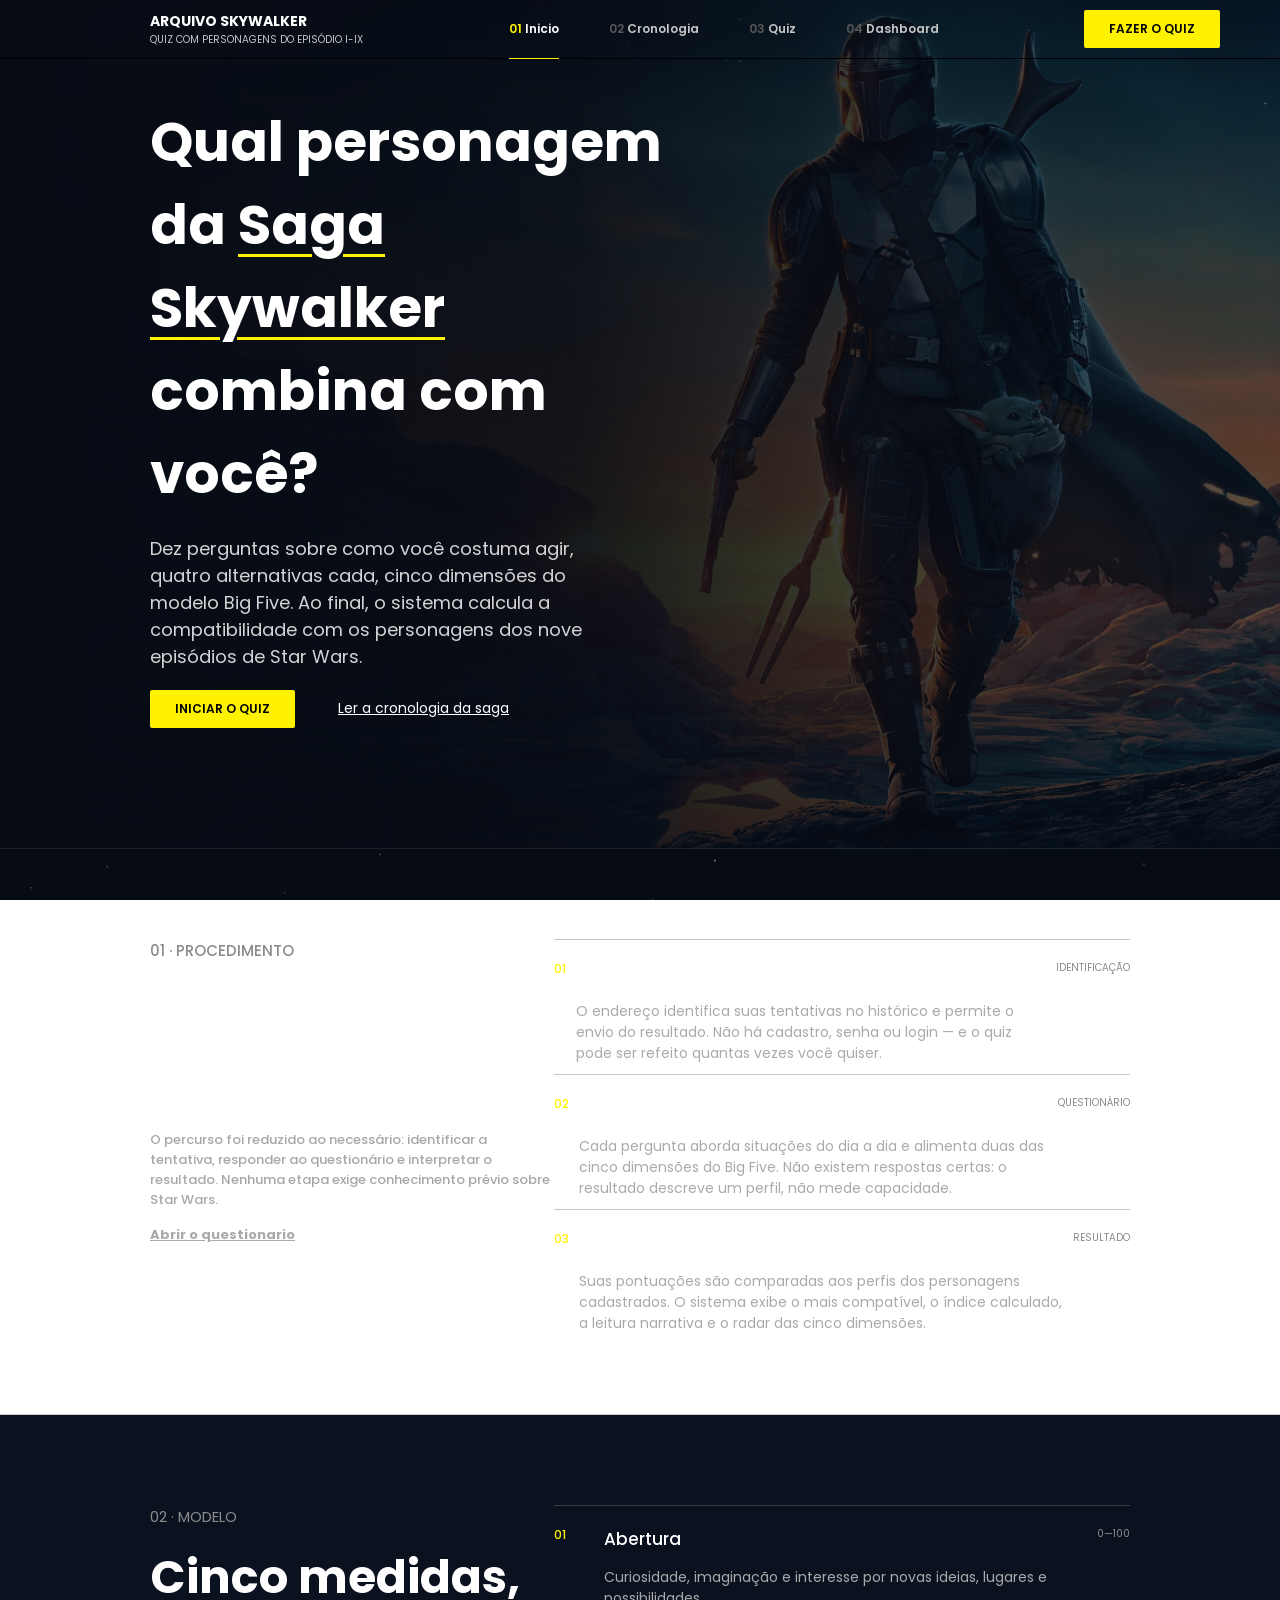
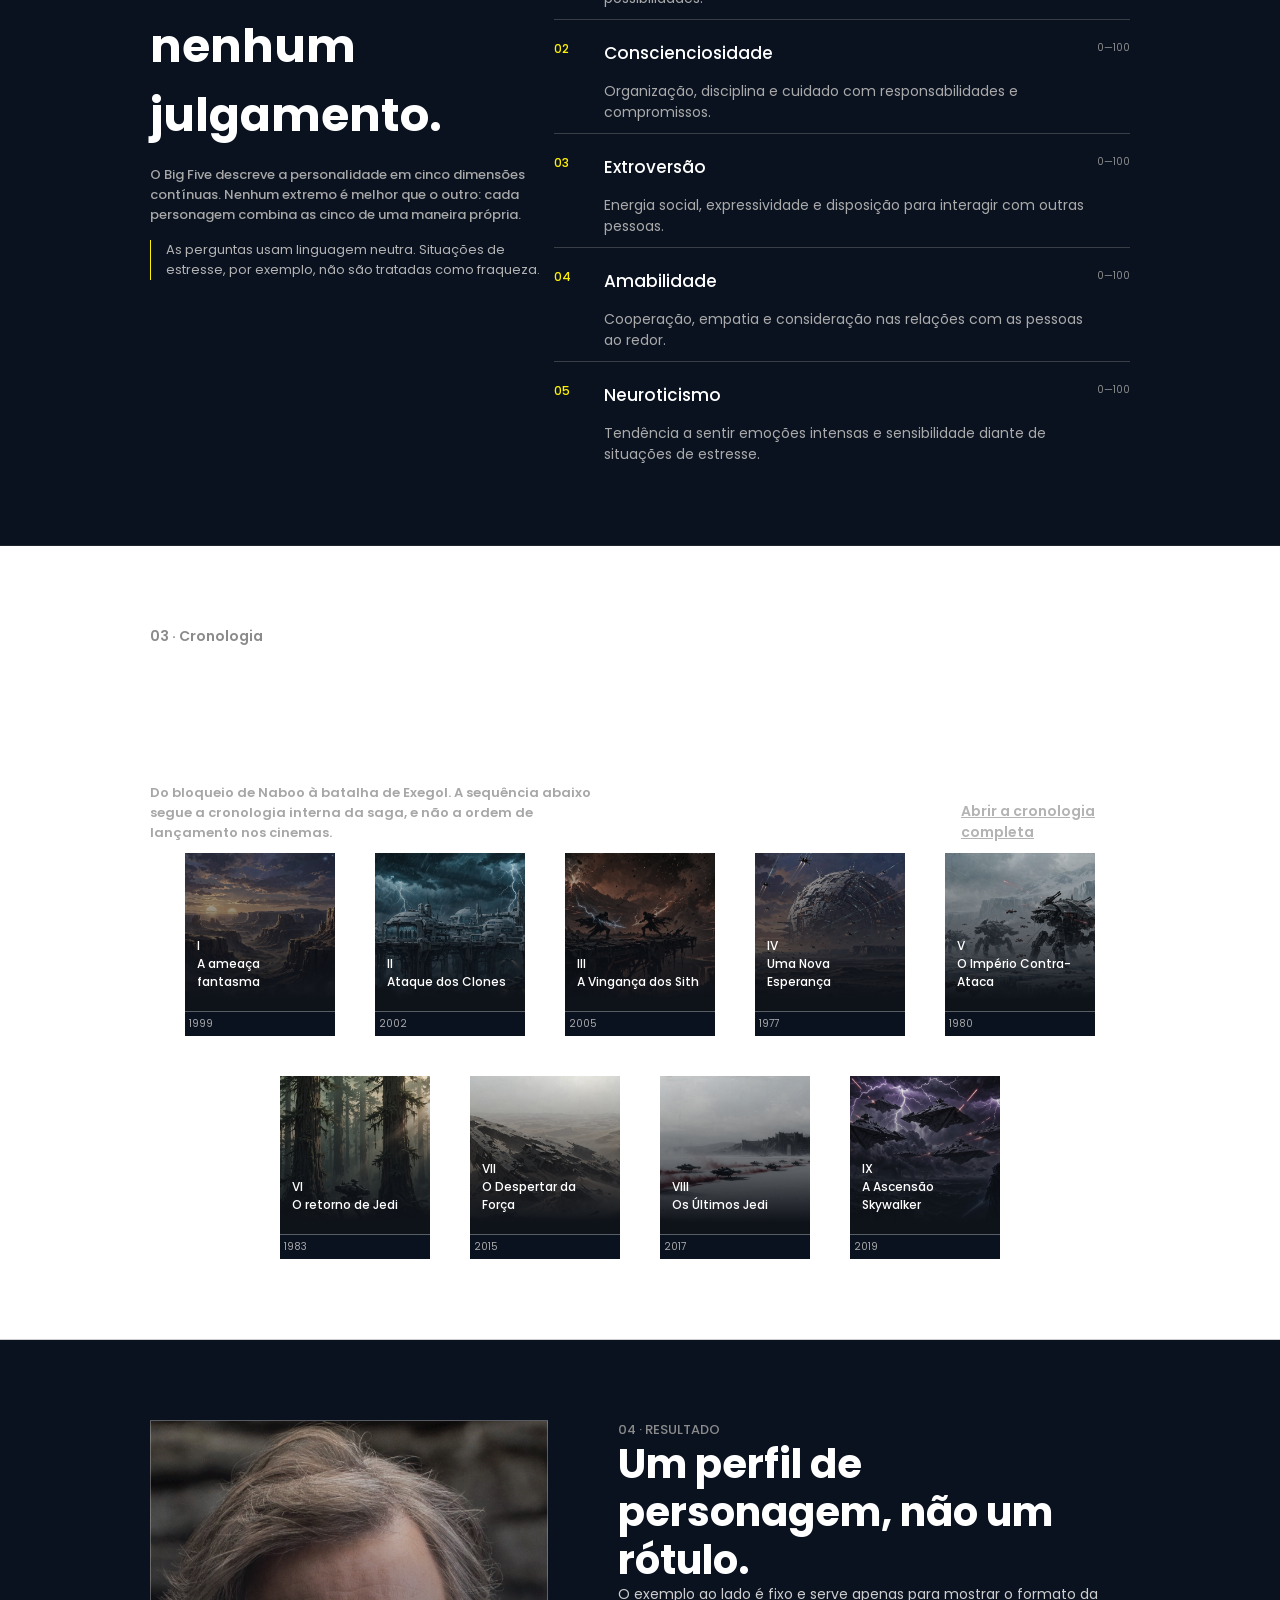
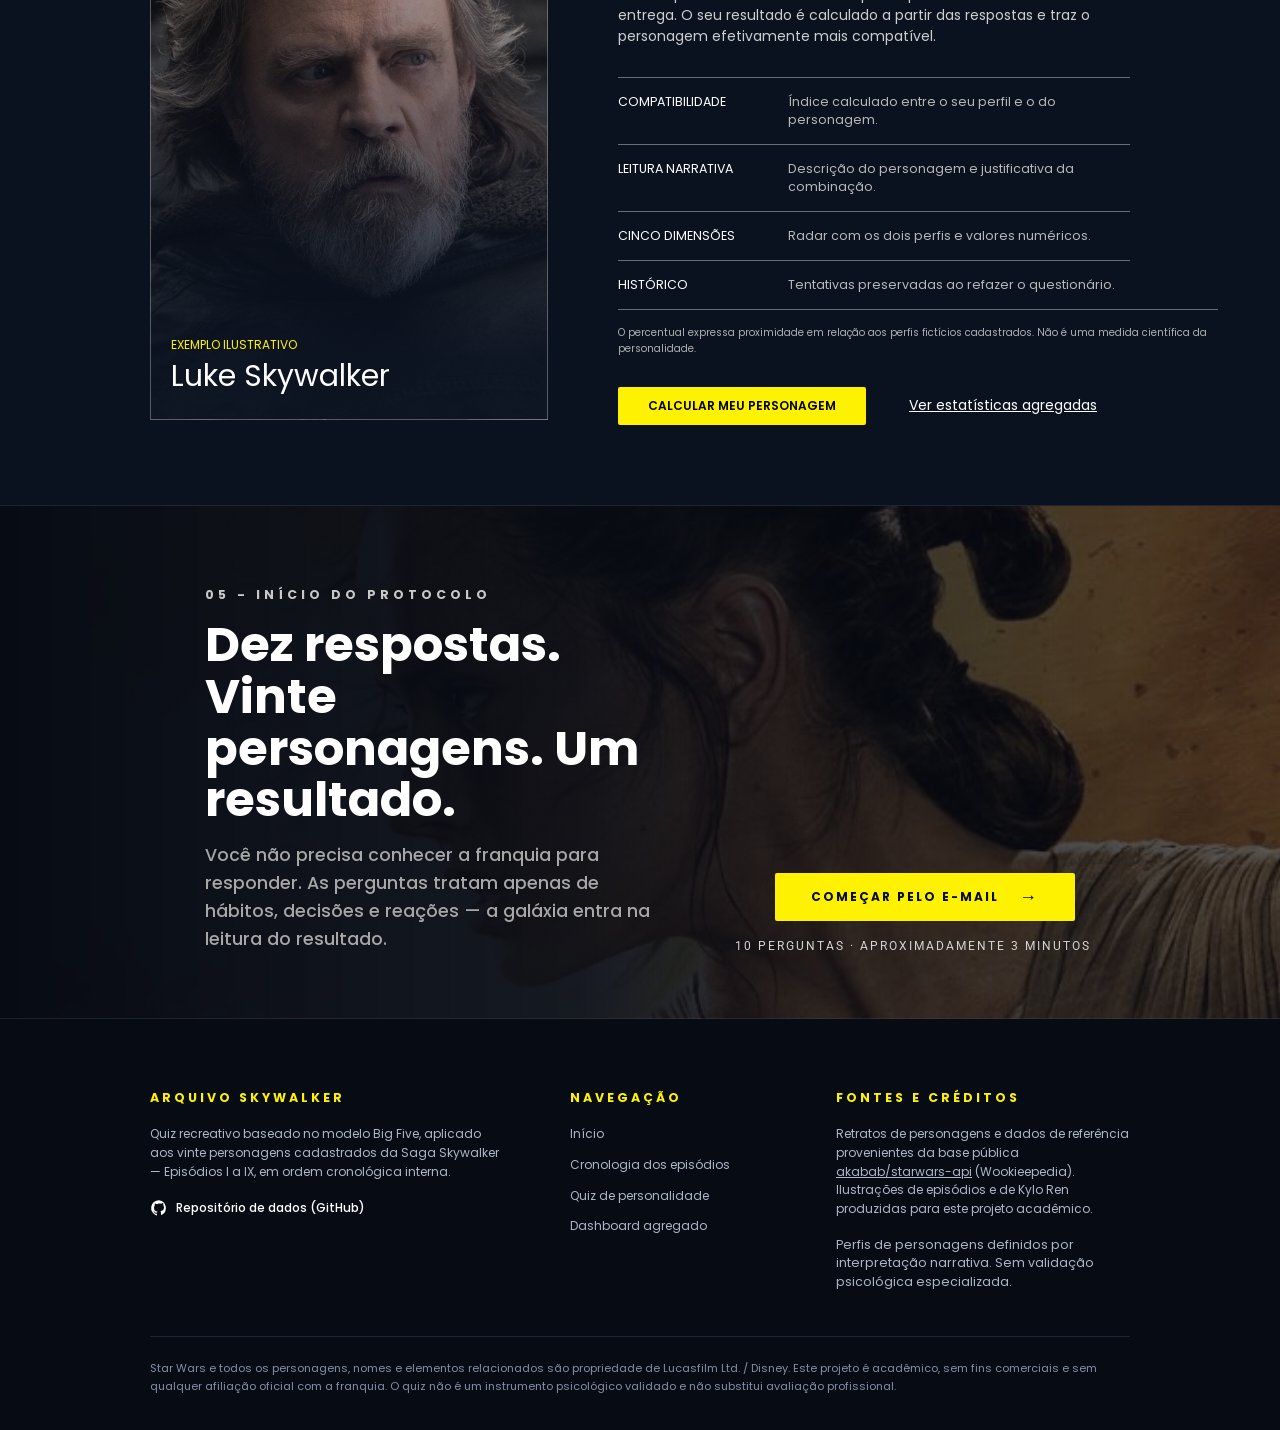
==== public/index.html @ bac0b011 "feat: Implementa controllers, models e rotas para aquários, avisos, empresas, medições e usuários - " ====
<!DOCTYPE html>
<html lang="pt-BR">
<head>
    <meta charset="UTF-8">
    <meta name="viewport" content="width=device-width, initial-scale=1.0">
    <title>Star Wars</title>
    <link rel="stylesheet" href="./css/style.css">
</head>
<body>
    <div class="fundoEstrela">
        <svg id="starfield" viewBox="0 0 1600 1000" preserveAspectRatio="xMidYMid slice"><circle cx="0.6" cy="182.3" r="0.81" fill="#dbe6ff" opacity="0.40"></circle><circle cx="64.1" cy="291.1" r="0.48" fill="#dbe6ff" opacity="0.57"></circle><circle cx="1483.1" cy="930.6" r="0.28" fill="#dbe6ff" opacity="0.33"></circle><circle cx="88.6" cy="624.9" r="0.81" fill="#dbe6ff" opacity="0.57"></circle><circle cx="870.4" cy="361.8" r="0.27" fill="#dbe6ff" opacity="0.19"></circle><circle cx="994.9" cy="278.3" r="1.00" fill="#dbe6ff" opacity="0.49"></circle><circle cx="1231.8" cy="765.7" r="0.60" fill="#dbe6ff" opacity="0.49"></circle><circle cx="883.2" cy="956.0" r="1.11" fill="#dbe6ff" opacity="0.53"></circle><circle cx="536.5" cy="230.8" r="0.91" fill="#dbe6ff" opacity="0.33"></circle><circle cx="1174.4" cy="551.3" r="0.89" fill="#dbe6ff" opacity="0.21"></circle><circle cx="977.3" cy="179.9" r="1.31" fill="#dbe6ff" opacity="0.32"></circle><circle cx="994.2" cy="416.2" r="1.01" fill="#dbe6ff" opacity="0.41"></circle><circle cx="1307.8" cy="511.3" r="0.28" fill="#dbe6ff" opacity="0.35"></circle><circle cx="280.6" cy="920.6" r="1.22" fill="#dbe6ff" opacity="0.53"></circle><circle cx="1386.1" cy="189.8" r="1.06" fill="#dbe6ff" opacity="0.54"></circle><circle cx="829.9" cy="712.6" r="0.54" fill="#dbe6ff" opacity="0.62"></circle><circle cx="595.5" cy="216.9" r="0.81" fill="#dbe6ff" opacity="0.25"></circle><circle cx="871.9" cy="466.2" r="0.84" fill="#dbe6ff" opacity="0.15"></circle><circle cx="36.6" cy="949.4" r="1.24" fill="#dbe6ff" opacity="0.53"></circle><circle cx="361.7" cy="353.9" r="1.12" fill="#dbe6ff" opacity="0.22"></circle><circle cx="1451.9" cy="892.2" r="1.07" fill="#dbe6ff" opacity="0.30"></circle><circle cx="1292.2" cy="588.5" r="0.91" fill="#dbe6ff" opacity="0.17"></circle><circle cx="1559.2" cy="762.9" r="1.31" fill="#dbe6ff" opacity="0.32"></circle><circle cx="796.3" cy="123.9" r="1.11" fill="#dbe6ff" opacity="0.50"></circle><circle cx="588.5" cy="551.0" r="0.97" fill="#dbe6ff" opacity="0.38"></circle><circle cx="405.3" cy="992.1" r="0.80" fill="#dbe6ff" opacity="0.31"></circle><circle cx="359.7" cy="867.8" r="1.03" fill="#dbe6ff" opacity="0.40"></circle><circle cx="190.6" cy="428.6" r="1.24" fill="#dbe6ff" opacity="0.20"></circle><circle cx="104.7" cy="864.7" r="0.65" fill="#dbe6ff" opacity="0.41"></circle><circle cx="814.5" cy="999.3" r="0.90" fill="#dbe6ff" opacity="0.19"></circle><circle cx="442.5" cy="905.6" r="0.41" fill="#dbe6ff" opacity="0.36"></circle><circle cx="421.1" cy="361.5" r="0.34" fill="#dbe6ff" opacity="0.26"></circle><circle cx="803.4" cy="924.4" r="1.01" fill="#dbe6ff" opacity="0.44"></circle><circle cx="105.2" cy="23.3" r="0.40" fill="#dbe6ff" opacity="0.23"></circle><circle cx="780.5" cy="934.1" r="0.91" fill="#dbe6ff" opacity="0.49"></circle><circle cx="1176.2" cy="904.2" r="0.40" fill="#dbe6ff" opacity="0.60"></circle><circle cx="344.5" cy="212.0" r="0.98" fill="#dbe6ff" opacity="0.40"></circle><circle cx="1359.9" cy="960.2" r="1.14" fill="#dbe6ff" opacity="0.21"></circle><circle cx="1477.5" cy="388.6" r="0.26" fill="#dbe6ff" opacity="0.41"></circle><circle cx="1528.8" cy="608.9" r="0.49" fill="#dbe6ff" opacity="0.49"></circle><circle cx="1037.7" cy="392.3" r="0.58" fill="#dbe6ff" opacity="0.40"></circle><circle cx="533.8" cy="378.7" r="0.30" fill="#dbe6ff" opacity="0.46"></circle><circle cx="851.0" cy="284.7" r="0.43" fill="#dbe6ff" opacity="0.43"></circle><circle cx="531.5" cy="623.3" r="0.62" fill="#dbe6ff" opacity="0.21"></circle><circle cx="1429.9" cy="350.1" r="1.14" fill="#dbe6ff" opacity="0.32"></circle><circle cx="684.2" cy="258.1" r="0.27" fill="#dbe6ff" opacity="0.51"></circle><circle cx="1003.8" cy="116.7" r="1.28" fill="#dbe6ff" opacity="0.48"></circle><circle cx="1209.4" cy="460.4" r="0.41" fill="#dbe6ff" opacity="0.51"></circle><circle cx="349.6" cy="425.4" r="0.83" fill="#dbe6ff" opacity="0.48"></circle><circle cx="1142.8" cy="738.7" r="0.96" fill="#dbe6ff" opacity="0.50"></circle><circle cx="611.4" cy="3.7" r="0.69" fill="#dbe6ff" opacity="0.55"></circle><circle cx="15.5" cy="597.9" r="0.53" fill="#dbe6ff" opacity="0.21"></circle><circle cx="1378.2" cy="459.3" r="0.37" fill="#dbe6ff" opacity="0.22"></circle><circle cx="1090.9" cy="298.1" r="1.19" fill="#dbe6ff" opacity="0.44"></circle><circle cx="1014.2" cy="207.2" r="1.20" fill="#dbe6ff" opacity="0.57"></circle><circle cx="1029.5" cy="674.4" r="1.10" fill="#dbe6ff" opacity="0.15"></circle><circle cx="849.4" cy="980.3" r="0.67" fill="#dbe6ff" opacity="0.15"></circle><circle cx="606.5" cy="81.8" r="1.02" fill="#dbe6ff" opacity="0.54"></circle><circle cx="904.9" cy="542.2" r="0.43" fill="#dbe6ff" opacity="0.37"></circle><circle cx="208.0" cy="963.1" r="1.17" fill="#dbe6ff" opacity="0.21"></circle><circle cx="689.1" cy="667.1" r="1.32" fill="#dbe6ff" opacity="0.58"></circle><circle cx="259.9" cy="941.4" r="1.30" fill="#dbe6ff" opacity="0.23"></circle><circle cx="1012.7" cy="968.5" r="0.28" fill="#dbe6ff" opacity="0.14"></circle><circle cx="556.1" cy="184.7" r="0.25" fill="#dbe6ff" opacity="0.44"></circle><circle cx="123.6" cy="986.4" r="0.96" fill="#dbe6ff" opacity="0.28"></circle><circle cx="510.8" cy="949.3" r="0.74" fill="#dbe6ff" opacity="0.54"></circle><circle cx="1453.2" cy="589.9" r="0.31" fill="#dbe6ff" opacity="0.14"></circle><circle cx="1295.8" cy="274.7" r="1.08" fill="#dbe6ff" opacity="0.39"></circle><circle cx="517.0" cy="653.1" r="0.84" fill="#dbe6ff" opacity="0.29"></circle><circle cx="820.3" cy="841.7" r="1.19" fill="#dbe6ff" opacity="0.25"></circle><circle cx="186.4" cy="531.9" r="0.27" fill="#dbe6ff" opacity="0.23"></circle><circle cx="752.9" cy="527.1" r="0.70" fill="#dbe6ff" opacity="0.48"></circle><circle cx="396.0" cy="313.4" r="1.28" fill="#dbe6ff" opacity="0.33"></circle><circle cx="692.9" cy="86.9" r="1.33" fill="#dbe6ff" opacity="0.51"></circle><circle cx="499.7" cy="831.7" r="1.03" fill="#dbe6ff" opacity="0.30"></circle><circle cx="1157.5" cy="388.2" r="0.76" fill="#dbe6ff" opacity="0.51"></circle><circle cx="1044.3" cy="116.2" r="0.99" fill="#dbe6ff" opacity="0.61"></circle><circle cx="1427.5" cy="519.5" r="1.17" fill="#dbe6ff" opacity="0.48"></circle><circle cx="54.1" cy="635.5" r="0.79" fill="#dbe6ff" opacity="0.14"></circle><circle cx="1157.0" cy="599.3" r="1.14" fill="#dbe6ff" opacity="0.34"></circle><circle cx="357.6" cy="171.3" r="1.06" fill="#dbe6ff" opacity="0.55"></circle><circle cx="577.0" cy="841.8" r="0.92" fill="#dbe6ff" opacity="0.44"></circle><circle cx="559.9" cy="249.8" r="0.43" fill="#dbe6ff" opacity="0.32"></circle><circle cx="754.9" cy="2.7" r="0.65" fill="#dbe6ff" opacity="0.23"></circle><circle cx="202.8" cy="678.4" r="0.67" fill="#dbe6ff" opacity="0.59"></circle><circle cx="918.2" cy="783.1" r="0.42" fill="#dbe6ff" opacity="0.24"></circle><circle cx="1401.7" cy="403.4" r="0.97" fill="#dbe6ff" opacity="0.21"></circle><circle cx="181.3" cy="640.4" r="0.59" fill="#dbe6ff" opacity="0.16"></circle><circle cx="1417.8" cy="465.1" r="0.65" fill="#dbe6ff" opacity="0.15"></circle><circle cx="791.4" cy="159.4" r="0.76" fill="#dbe6ff" opacity="0.41"></circle><circle cx="1558.8" cy="702.7" r="1.23" fill="#dbe6ff" opacity="0.23"></circle><circle cx="1069.5" cy="138.8" r="0.83" fill="#dbe6ff" opacity="0.42"></circle><circle cx="954.3" cy="666.8" r="0.93" fill="#dbe6ff" opacity="0.33"></circle><circle cx="646.0" cy="37.9" r="0.86" fill="#dbe6ff" opacity="0.23"></circle><circle cx="428.5" cy="522.0" r="0.66" fill="#dbe6ff" opacity="0.29"></circle><circle cx="963.3" cy="696.9" r="0.40" fill="#dbe6ff" opacity="0.34"></circle><circle cx="72.7" cy="199.9" r="0.58" fill="#dbe6ff" opacity="0.50"></circle><circle cx="1063.7" cy="455.2" r="1.13" fill="#dbe6ff" opacity="0.17"></circle><circle cx="819.2" cy="298.1" r="0.78" fill="#dbe6ff" opacity="0.30"></circle><circle cx="227.1" cy="569.1" r="0.60" fill="#dbe6ff" opacity="0.19"></circle><circle cx="209.9" cy="462.5" r="1.32" fill="#dbe6ff" opacity="0.29"></circle><circle cx="507.3" cy="173.6" r="0.63" fill="#dbe6ff" opacity="0.36"></circle><circle cx="394.8" cy="577.9" r="0.73" fill="#dbe6ff" opacity="0.56"></circle><circle cx="776.2" cy="466.4" r="0.66" fill="#dbe6ff" opacity="0.42"></circle><circle cx="511.7" cy="532.9" r="0.27" fill="#dbe6ff" opacity="0.60"></circle><circle cx="605.3" cy="456.8" r="0.79" fill="#dbe6ff" opacity="0.34"></circle><circle cx="1576.0" cy="64.6" r="0.73" fill="#dbe6ff" opacity="0.21"></circle><circle cx="1111.9" cy="155.5" r="0.27" fill="#dbe6ff" opacity="0.40"></circle><circle cx="1122.1" cy="383.5" r="0.79" fill="#dbe6ff" opacity="0.16"></circle><circle cx="385.7" cy="379.7" r="1.07" fill="#dbe6ff" opacity="0.13"></circle></svg>
    </div>

    <header>
        <div class="tituloHeader">
            <h1>ARQUIVO SKYWALKER</h1>
            <p>QUIZ COM PERSONAGENS DO EPISÓDIO I-IX</p>
        </div>

        <nav class="navHeader" id="menuNavegacao" aria-label="Navegação principal">
            <ol>
                <li class="ativo"><a href="#inicio">Inicio</a></li>
                <li><a href="./pages/linhaTempo.html">Cronologia</a></li>
                <li><a href="./pages/quiz.html">Quiz</a></li>
                <li><a href="./pages/dash.html">Dashboard</a></li>
            </ol>
        </nav>
        <div class="div_buttonsHeader">
            <a href="./pages/quiz.html" class="botaoQuiz">Fazer o Quiz</a>
        </div>
        <button class="menuHamburguer" type="button" aria-label="Abrir menu" aria-expanded="false" aria-controls="menuNavegacao">
            <span></span>
            <span></span>
            <span></span>
        </button>
    </header>

    <main>
        <section class="hero" id="inicio">
            <h1>
                Qual personagem da <span>Saga Skywalker</span> combina com você?
            </h1>
            <p>
                Dez perguntas sobre como você costuma agir, quatro alternativas cada, cinco dimensões do modelo Big Five. Ao final, o sistema calcula a compatibilidade com os personagens dos nove episódios de Star Wars.
            </p>
            <div class="div_linksHero">
                <a href="./pages/quiz.html" class="botaoQuiz">
                    Iniciar o Quiz
                </a>
                <a href="./pages/linhaTempo.html">Ler a cronologia da saga</a>
            </div>
        </section>

        <section class="comoFunciona">
            <div class="div_comoFunciona_texto">
                <p>01 · Procedimento</p>
                <h1>
                    Três etapas, nenhuma conta.
                </h1>
                <p>
                    O percurso foi reduzido ao necessário: identificar a tentativa, responder ao questionário e interpretar o resultado. Nenhuma etapa exige conhecimento prévio sobre Star Wars.
                </p>
                <a href="./pages/quiz.html">Abrir o questionario</a>
            </div>

            <ol >
                <li>
                    <span>01</span>
                    <div>
                        <h1>Um e-mail, sem criar conta</h1>
                        <p>O endereço identifica suas tentativas no histórico e permite o envio do resultado. Não há cadastro, senha ou login — e o quiz pode ser refeito quantas vezes você quiser.</p>
                    </div>
                    <p>Identificação</p>
                </li>
                <li>
                    <span>02</span>
                    <div>
                        <h1>Dez perguntas, quatro alternativas</h1>
                        <p>Cada pergunta aborda situações do dia a dia e alimenta duas das cinco dimensões do Big Five. Não existem respostas certas: o resultado descreve um perfil, não mede capacidade.</p>
                    </div>
                    <p>Questionário</p>
                </li>
                <li>
                    <span>03</span>
                    <div>
                        <h1>Comparação com vinte perfis da saga</h1>
                        <p>Suas pontuações são comparadas aos perfis dos personagens cadastrados. O sistema exibe o mais compatível, o índice calculado, a leitura narrativa e o radar das cinco dimensões.</p>
                    </div>
                    <p>Resultado</p>
                </li>
            </ol>
        </section>

        <section class="modelo">
            <div class="div_modelo_texto">
                <p>02 · Modelo</p>
                <h1>
                    Cinco medidas, nenhum julgamento.
                </h1>
                <p class="modelo_p_intro">
                    O Big Five descreve a personalidade em cinco dimensões contínuas. Nenhum extremo é melhor que o outro: cada personagem combina as cinco de uma maneira própria.
                </p>

                <p class="modelo_p_aviso">
                    As perguntas usam linguagem neutra. Situações de estresse, por exemplo, não são tratadas como fraqueza.
                </p>

            </div>

            <ol >
                <li>
                    <span>01</span>
                    <div>
                        <h1>Abertura</h1>
                        <p>Curiosidade, imaginação e interesse por novas ideias, lugares e possibilidades.</p>
                    </div>
                    <p>0—100</p>
                </li>
                <li>
                    <span>02</span>
                    <div>
                        <h1>Conscienciosidade</h1>
                        <p>Organização, disciplina e cuidado com responsabilidades e compromissos.</p>
                    </div>
                    <p>0—100</p>
                </li>
                <li>
                    <span>03</span>
                    <div>
                        <h1>Extroversão</h1>
                        <p>Energia social, expressividade e disposição para interagir com outras pessoas.</p>
                    </div>
                    <p>0—100</p>
                </li>
                <li>
                    <span>04</span>
                    <div>
                        <h1>Amabilidade</h1>
                        <p>Cooperação, empatia e consideração nas relações com as pessoas ao redor.</p>
                    </div>
                    <p>0—100</p>
                </li>
                <li>
                    <span>05</span>
                    <div>
                        <h1>Neuroticismo</h1>
                        <p>Tendência a sentir emoções intensas e sensibilidade diante de situações de estresse.</p>
                    </div>
                    <p>0—100</p>
                </li>
            </ol>
        </section>

        <section class="cronologia" id="cronologia">
            <div class="div_cronologia">
                <div>
                    <p>
                        03 · Cronologia
                    </p>
                    <h1>
                        Nove episódios, em ordem de história.
                    </h1>
                    <p>
                        Do bloqueio de Naboo à batalha de Exegol. A sequência abaixo segue a cronologia interna da saga, e não a ordem de lançamento nos cinemas.
                    </p>
                </div>
                <a href="./pages/linhaTempo.html">Abrir a cronologia completa</a>
            </div>

            <ol>
                <li>
                    <a class="card_cronologia card_ep1" href="./pages/linhaTempo.html" >
                        <div class="card" >
                            <p>I</p>
                            <p>A ameaça fantasma</p>
                        </div>
                        <p>1999</p>
                    </a>
                </li>
                <li>
                    <a class="card_cronologia card_ep2" href="./pages/linhaTempo.html" >
                        <div class="card" >
                            <p>II</p>
                            <p>Ataque dos Clones</p>
                        </div>
                        <p>2002</p>
                    </a>
                </li>
                <li>
                    <a class="card_cronologia card_ep3" href="./pages/linhaTempo.html" >
                        <div class="card" >
                            <p>III</p>
                            <p>A Vingança dos Sith</p>
                        </div>
                        <p>2005</p>
                    </a>
                </li>
                <li>
                    <a class="card_cronologia card_ep4" href="./pages/linhaTempo.html" >
                        <div class="card" >
                            <p>IV</p>
                            <p>Uma Nova Esperança</p>
                        </div>
                        <p>1977</p>
                    </a>
                </li>
                <li>
                    <a class="card_cronologia card_ep5" href="./pages/linhaTempo.html" >
                        <div class="card" >
                            <p>V</p>
                            <p>O Império Contra-Ataca</p>
                        </div>
                        <p>1980</p>
                    </a>
                </li>
                <li>
                    <a class="card_cronologia card_ep6" href="./pages/linhaTempo.html" >
                        <div class="card" >
                            <p>VI</p>
                            <p>O retorno de Jedi</p>
                        </div>
                        <p>1983</p>
                    </a>
                </li>
                <li>
                    <a class="card_cronologia card_ep7" href="./pages/linhaTempo.html" >
                        <div class="card" >
                            <p>VII</p>
                            <p>O Despertar da Força</p>
                        </div>
                        <p>2015</p>
                    </a>
                </li>
                <li>
                    <a class="card_cronologia card_ep8" href="./pages/linhaTempo.html" >
                        <div class="card" >
                            <p>VIII</p>
                            <p>Os Últimos Jedi</p>
                        </div>
                        <p>2017</p>
                    </a>
                </li>
                <li>
                    <a class="card_cronologia card_ep9" href="./pages/linhaTempo.html" >
                        <div class="card" >
                            <p>IX</p>
                            <p>A Ascensão Skywalker</p>
                        </div>
                        <p>2019</p>
                    </a>
                </li>
            </ol>

        </section>


        <section class="resultado" id="dashboard">
            <div class="resultado_card">
                <p>Exemplo ilustrativo</p>
                <h1>Luke Skywalker</h1>
            </div>

            <div class="div_texto_resultado">
                <p class="p_resultado1">04 · Resultado</p>
                <h1>Um perfil de personagem, não um rótulo.</h1>
                <p class="p_resultado2">O exemplo ao lado é fixo e serve apenas para mostrar o formato da entrega. O seu resultado é calculado a partir das respostas e traz o personagem efetivamente mais compatível.</p>

                <ol>
                    <li>
                        <p>Compatibilidade</p>
                        <p>Índice calculado entre o seu perfil e o do personagem.</p>
                    </li>
                    <li>
                        <p>Leitura narrativa</p>
                        <p>Descrição do personagem e justificativa da combinação.</p>
                    </li>
                    <li>
                        <p>Cinco dimensões</p>
                        <p>Radar com os dois perfis e valores numéricos.</p>
                    </li>
                    <li>
                        <p>Histórico</p>
                        <p>Tentativas preservadas ao refazer o questionário.</p>
                    </li>
                </ol>
                <p class="p_resultado3">O percentual expressa proximidade em relação aos perfis fictícios cadastrados. Não é uma medida científica da personalidade.</p>
                <div class="resultado_botoes">
                    <a href="">Calcular meu personagem</a>
                    <a href="">Ver estatísticas agregadas</a>
                </div>
            </div>
        </section>

        <section class="cta" id="quiz">
            <div class="cta_texto">
                <p class="cta_rotulo">05 - INÍCIO DO PROTOCOLO</p>
                <h1>Dez respostas. Vinte personagens. Um resultado.</h1>
                <p class="cta_descricao">Você não precisa conhecer a franquia para responder. As perguntas tratam apenas de hábitos, decisões e reações — a galáxia entra na leitura do resultado.</p>
            </div>
            <div class="cta_acao">
                <a href="./pages/quiz.html">Começar pelo e-mail <span>→</span></a>
                <p>10 perguntas · aproximadamente 3 minutos</p>
            </div>
        </section>
    </main>

    <footer>
        <div class="footer_conteudo">
            <div class="footer_coluna footer_sobre">
                <h2>Arquivo Skywalker</h2>
                <p>Quiz recreativo baseado no modelo Big Five, aplicado aos vinte personagens cadastrados da Saga Skywalker — Episódios I a IX, em ordem cronológica interna.</p>
                <a href="https://github.com/AndreySebastian01/ProjetoIndividual" target="_blank" rel="noopener noreferrer">
                    <svg viewBox="0 0 24 24" aria-hidden="true">
                        <path d="M12 1.5A10.5 10.5 0 0 0 8.68 21.96c.52.09.71-.23.71-.51v-1.86c-2.91.63-3.52-1.23-3.52-1.23-.47-1.21-1.16-1.53-1.16-1.53-.95-.65.07-.64.07-.64 1.05.07 1.61 1.08 1.61 1.08.94 1.61 2.45 1.14 3.04.87.09-.68.37-1.14.67-1.41-2.32-.26-4.76-1.16-4.76-5.15 0-1.14.41-2.07 1.08-2.8-.11-.26-.47-1.33.1-2.77 0 0 .88-.28 2.88 1.07A10 10 0 0 1 12 6.01c.89 0 1.77.12 2.6.35 2-1.35 2.87-1.07 2.87-1.07.57 1.44.21 2.51.1 2.77.67.73 1.08 1.66 1.08 2.8 0 4-2.44 4.88-4.77 5.14.38.32.71.96.71 1.94v2.88c0 .28.19.61.72.51A10.5 10.5 0 0 0 12 1.5Z"/>
                    </svg>
                    Repositório de dados (GitHub)
                </a>
            </div>

            <nav class="footer_coluna footer_navegacao" aria-label="Navegação do rodapé">
                <h2>Navegação</h2>
                <a href="#inicio">Início</a>
                <a href="#cronologia">Cronologia dos episódios</a>
                <a href="#quiz">Quiz de personalidade</a>
                <a href="./pages/dash.html">Dashboard agregado</a>
            </nav>

            <div class="footer_coluna footer_creditos">
                <h2>Fontes e créditos</h2>
                <p>Retratos de personagens e dados de referência provenientes da base pública <a href="https://akabab.github.io/starwars-api/" target="_blank" rel="noopener noreferrer">akabab/starwars-api</a> (Wookieepedia). Ilustrações de episódios e de Kylo Ren produzidas para este projeto acadêmico.</p>
                <p class="footer_aviso">Perfis de personagens definidos por interpretação narrativa. Sem validação psicológica especializada.</p>
            </div>
        </div>
        <hr>
        <div class="footer_legal">
            Star Wars e todos os personagens, nomes e elementos relacionados são propriedade de Lucasfilm Ltd. / Disney. Este projeto é acadêmico, sem fins comerciais e sem qualquer afiliação oficial com a franquia. O quiz não é um instrumento psicológico validado e não substitui avaliação profissional.
        </div>
    </footer>

    <script>
        let itensMenu = document.querySelectorAll(".navHeader ol li");

        itensMenu.forEach((item) => {
            item.querySelector("a").addEventListener("click", () => {
                itensMenu.forEach((outroItem) => {
                    outroItem.classList.remove("ativo");
                });
                item.classList.add("ativo");
            });
        });

        let menuHamburguer = document.querySelector(".menuHamburguer");
        let menuNavegacao = document.querySelector(".navHeader");

        let fecharMenu = () => {
            menuHamburguer.classList.remove("aberto");
            menuNavegacao.classList.remove("aberto");
            menuHamburguer.setAttribute("aria-expanded", "false");
            menuHamburguer.setAttribute("aria-label", "Abrir menu");
        };

        menuHamburguer.addEventListener("click", () => {
            let estaAberto = menuHamburguer.classList.toggle("aberto");
            menuNavegacao.classList.toggle("aberto", estaAberto);
            menuHamburguer.setAttribute("aria-expanded", String(estaAberto));
            menuHamburguer.setAttribute("aria-label", estaAberto ? "Fechar menu" : "Abrir menu");
        });

        document.querySelectorAll(".navHeader a").forEach((link) => {
            link.addEventListener("click", fecharMenu);
        });

        document.addEventListener("keydown", (evento) => {
            if (evento.key === "Escape") {
                fecharMenu();
            }
        });

        window.addEventListener("resize", () => {
            if (window.innerWidth > 900) {
                fecharMenu();
            }
        });

        let header = document.querySelector("header");
        let hero = document.querySelector(".hero");

        let atualizarHeader = () => {
            let limiteDeRolagem = 80;
            header.classList.toggle("header-solid", window.scrollY > limiteDeRolagem);
        };

        atualizarHeader();
        window.addEventListener("scroll", atualizarHeader);
    </script>
</body>
</html>
---- public/css/style.css ----
@import url('https://fonts.googleapis.com/css2?family=Poppins:ital,wght@0,100;0,200;0,300;0,400;0,500;0,600;0,700;0,800;0,900;1,100;1,200;1,300;1,400;1,500;1,600;1,700;1,800;1,900&family=Roboto:ital,wght@0,100..900;1,100..900&display=swap');

*{
    margin: 0;
    padding: 0;
    box-sizing: border-box;
    font-family: "Poppins", Arial, Helvetica, sans-serif;
}

html{
    font-size: 62.5%;
    scroll-behavior: smooth;
}

.fundoEstrela{
    position: fixed;
    inset: 0;
    z-index: -10;
    overflow: hidden;
    background-color: #070b14;
}

#starfield{
    width: 100%;
    height: 100%;
    display: block;
}

header{
    display: flex;
    padding: 10px 60px;
    justify-content: space-between;
    align-items: center;
    border-bottom: 1px solid black;
    position: fixed;
    top: 0;
    left: 0;
    width: 100vw;
    z-index: 1000;
    color: #fff;
    padding-left: 150px;
    background-color: transparent;
    transition: background-color .3s ease;
}

header.header-solid{
    background-color: #070B14;
}

.menuHamburguer{
    display: none;
}

header h1{
    font-size: 1.4rem;
}

.tituloHeader p{
    color: #c5c5c5;
}

.navHeader ol {
    display: flex;
    list-style: none;
    counter-reset: item;
}

.navHeader ol li {
    margin: 0 25px;
    counter-increment: item;
    font-size: 1.2rem;
    font-weight: 600;
    color: #c5c5c5;
    transition: color .15s ease;
    cursor: pointer;
}

.navHeader ol li a {
    color: inherit;
    text-decoration: none;
}

main section {
    scroll-margin-top: 80px;
}

.navHeader ol li::before {
    content: "0" counter(item) " ";
    color: #555;
    transition: color .15s ease;
}

.navHeader ol li.ativo {
    color: #fff;
    position: relative;
}

.navHeader ol li.ativo::after {
    content: "";
    position: absolute;
    left: 0;
    bottom: -21px;
    width: 100%;
    height: 1px;
    background-color: #fff200;
}

.navHeader ol li.ativo::before {
    color: #fff200;
}

.hero span{
    text-decoration: underline;
    text-decoration-color: #fff200;
    text-decoration-thickness: 3px;
    text-underline-offset: 10px;
}

.botaoQuiz {
    display: inline-block;
    text-decoration: none;
    background-color: #fff200;
    color: black;
    padding: 10px 25px;
    border-radius: 2px;
    font-size: 1.2rem;
    font-weight: 600;
    text-transform: uppercase;
}

main{
    /* padding: 0px 110px; */

    /* background-size: cover; */
}

.hero{
    display: flex;
    flex-direction: column;
    gap: 20px;
    color: #fff;
    background-image:
        linear-gradient(to right, #070B14 0%, rgba(7, 11, 20, 0.938) 45%, rgba(7, 11, 20, 0.503) 100%),
        linear-gradient(to left, #070b1451 0%, rgba(7, 11, 20, 0.056) 45%, rgba(7, 11, 20, 0.001) 100%),
        url("../img/fundoSecaoHero.jpg");
    background-position: top center;
    background-size: cover;
    padding-left: 150px;
    padding-top: 100px;
    padding-bottom: 120px;
    border-bottom: 1px solid #5555554a;
}

.hero h1{
    font-size: 5.5rem;
    width: 40vw;
    margin: 0;
    padding: 0;
}

.hero p{
    font-size: 1.8rem;
    width: 35vw;
    color: #d4d4d4;
}

.div_linksHero a:nth-child(2){
    font-size: 1.4rem;
    margin-left: 40px;
    color: #fff;
}

.div_linksHero a:nth-child(2):hover{
    color: #fff200;
    transition: .5s;

}

.comoFunciona{
    display: flex;
    padding: 0px 150px;
    color: #fff;
    margin-top: 80px;
    padding-bottom: 80px;
    border-bottom: 1px solid #5555554a;
}

.comoFunciona ol{
    list-style: none;
}

.comoFunciona ol li{
    display: flex;
    border-top: .01px solid #7c7c7c6c;
    margin-top: 10px;
    width: 45vw;
    gap: 10px;
    justify-content: space-between;
}

.comoFunciona ol li span{
    color: #fff200;
    font-size: 1.2rem;
    font-weight: 500;
    margin-top: 20px;
}

.comoFunciona ol li p{
    color: #8b8b8b;
    text-transform: uppercase;
    margin-top: 20px;
}

.comoFunciona ol li div{
    margin-top: 20px;
}

.comoFunciona ol li div h1{
    font-size: 1.7rem;
    font-weight: 500;
}

.comoFunciona ol li div p{
    font-size: 1.4rem;
    color: #aaaaaa;
    margin-top: 15px;
    text-transform: none;
}

.div_comoFunciona_texto{
    display: flex;
    flex-direction: column;
    gap: 15px;
    margin-top: 10px;
}

.div_comoFunciona_texto p:first-child{
    font-size: 1.5rem;
    color: #8b8b8b;
    text-transform: uppercase;
}

.div_comoFunciona_texto h1{
    font-size: 4.6rem;
}

.div_comoFunciona_texto p{
    font-size: 1.3rem;
    color: #a7a7a7;
    font-weight: 500;
    width: 400px;
}

.div_comoFunciona_texto a{
    color: #aaaaaa;
    font-size: 1.3rem;
    font-weight: 700;
}

.modelo{
    display: flex;
    padding: 80px 150px;
    color: #fff;
    background-color: #0A1220;
    border-bottom: 1px solid #5555554a;
    /* margin: 80px 0px; */
}

.modelo ol{
    list-style: none;
}

.modelo ol li{
    display: flex;
    border-top: .01px solid #7c7c7c6c;
    margin-top: 10px;
    width: 45vw;
    gap: 10px;
    justify-content: space-between;
}

.modelo ol li span{
    width: 40px;      /* coluna fixa para o nÃºmero */
    flex-shrink: 0;
    color: #fff200;
    font-size: 1.2rem;
    font-weight: 500;
    margin-top: 20px;
}

.modelo ol li p{
    color: #8b8b8b;
    text-transform: uppercase;
    margin-top: 20px;
}

.modelo ol li div{
    margin-top: 20px;
    flex: 1;
}

.modelo ol li div h1{
    font-size: 1.7rem;
    font-weight: 500;
}

.modelo ol li div p{
    font-size: 1.4rem;
    color: #aaaaaa;
    margin-top: 15px;
    text-transform: none;
}

.div_modelo_texto{
    display: flex;
    flex-direction: column;
    gap: 15px;
    margin-top: 10px;
}

.div_modelo_texto p:first-child{
    font-size: 1.5rem;
    color: #8b8b8b;
    text-transform: uppercase;
}

.div_modelo_texto h1{
    font-size: 4.6rem;
}

.modelo_p_intro{
    font-size: 1.3rem;
    color: #a7a7a7;
    font-weight: 500;
    width: 400px;
}

.div_modelo_texto a{
    color: #aaaaaa;
    font-size: 1.3rem;
    font-weight: 700;
}

.modelo_p_aviso{
    border-left: #fff200 1px solid;
    padding-left: 15px;
    font-size: 1.3rem;
    width: 400px;
    color: #b3b3b3;
}

.cronologia{
    padding: 80px 150px;
    border-bottom: 1px solid #5555554a;
}

.div_cronologia{
    display: flex;
    align-items: flex-end;
    gap: 100px;
}

.div_cronologia a{
    color: #b3b3b3;
    font-size: 1.4rem;
    font-weight: 600;
}

.div_cronologia a:hover{
    color: #fff200;
    transition: .5s;
}

.div_cronologia div p:first-child{
    font-size: 1.4rem;
    color: #8b8b8b;
}

.div_cronologia div h1{
    color: #fff;
    font-size: 4.5rem;
}

.div_cronologia div p{
    font-size: 1.3rem;
    color: #a7a7a7;
    width: 470px;
    font-weight: 600;
}

.cronologia ol{
    list-style: none;
    color: #fff;
    margin-top: 10px;
    display: flex;
    flex-wrap: wrap;
    gap: 40px;
    justify-content: center;
}

.card_cronologia{
    display: block;
    width: 150px;
    position: relative;
    isolation: isolate;
    text-decoration: none;
}

.card_cronologia::before {
    content: "";
    position: absolute;
    inset: 0;
    background-image:
        linear-gradient(180deg,rgba(106, 116, 158, 0) 0%, rgba(10, 18, 32, 1) 80%),
        url("../img/ep1.jpg");
    background-size: cover;
    background-position: center;
    filter: grayscale(50%);
    z-index: 0;
}

.card_ep2::before {
    background-image:
        linear-gradient(180deg,rgba(106, 116, 158, 0) 0%, rgba(10, 18, 32, 1) 80%),
        url("../img/ep2.jpg");
}

.card_ep3::before {
    background-image:
        linear-gradient(180deg,rgba(106, 116, 158, 0) 0%, rgba(10, 18, 32, 1) 80%),
        url("../img/ep3.jpg");
}

.card_ep4::before {
    background-image:
        linear-gradient(180deg,rgba(106, 116, 158, 0) 0%, rgba(10, 18, 32, 1) 80%),
        url("../img/ep4.jpg");
}

.card_ep5::before {
    background-image:
        linear-gradient(180deg,rgba(106, 116, 158, 0) 0%, rgba(10, 18, 32, 1) 80%),
        url("../img/ep5.jpg");
}

.card_ep6::before {
    background-image:
        linear-gradient(180deg,rgba(106, 116, 158, 0) 0%, rgba(10, 18, 32, 1) 80%),
        url("../img/ep6.jpg");
}

.card_ep7::before {
    background-image:
        linear-gradient(180deg,rgba(106, 116, 158, 0) 0%, rgba(10, 18, 32, 1) 80%),
        url("../img/ep7.jpg");
}

.card_ep8::before {
    background-image:
        linear-gradient(180deg,rgba(106, 116, 158, 0) 0%, rgba(10, 18, 32, 1) 80%),
        url("../img/ep8.jpg");
}

.card_ep9::before {
    background-image:
        linear-gradient(180deg,rgba(106, 116, 158, 0) 0%, rgba(10, 18, 32, 1) 80%),
        url("../img/ep9.jpg");
}

.card_cronologia:hover::before {
    filter: grayscale(0%);
}

.card_cronologia .card{
    display: flex;
    flex-direction: column;
    justify-content: flex-end;
    position: relative;
    width: 150px;
    height: 150px;
    padding: 12px;
    z-index: 1;
}

.card_cronologia .card p{
    position: relative;
    margin: 0;
    color: #fff;
    z-index: 1;
    font-weight: 500;
    font-size: 1.2rem;
}

.card_cronologia > p{
    position: relative;
    margin-top: 8px;
    color: #a7a7a7;
    font-size: 1rem;
    z-index: 1;
    background-color: #0A1220;
    padding: 4px;
    border-top: 1px solid #a7a7a780;
}

.resultado{
    display: flex;
    background-color: #0A1220;
    padding: 80px 150px;
    border-bottom: 1px solid #5555554a;
}

.resultado_card{
    width: 35vw;
    height: 600px;
    display: flex;
    flex-direction: column;
    justify-content: flex-end;
    padding: 20px;
    background-image:
        linear-gradient(180deg,rgba(106, 116, 158, 0) 0%, rgba(10, 18, 32, 0.941) 90%),
        url("../img/luke.webp");
    background-position: center;
    background-size: cover;
    border: 1px solid #afafaf75;
}

.resultado_card p{
    text-transform: uppercase;
    color: #fff200;
    font-size: 1.2rem;
}

.resultado_card h1{
    color: #fff;
    font-size: 3rem;
    font-weight: 400;
}

.div_texto_resultado{
    color: #fff;
    margin-left: 70px;
    width: 40vw;
}

.div_texto_resultado .p_resultado1{
    color: #8b8b8b;
    font-size: 1.3rem;
    text-transform: uppercase;
    font-weight: 500;
}

.div_texto_resultado h1{
    font-size: 4rem;
    line-height: 1.2;
}

.div_texto_resultado .p_resultado2{
    color: #cecece;
    font-size: 1.4rem;
}

.div_texto_resultado ol{
    list-style: none;
    margin-top: 30px;
}

.div_texto_resultado ol li{
    display: grid;
    grid-template-columns: 170px 1fr;
    grid-template-rows: auto;
    grid-template-areas:
        "item-1 item-2";
    border-top: 1px solid #a7a7a79a;
}

.div_texto_resultado ol li p{
    padding: 15px 0px;
}

.div_texto_resultado ol li p:nth-child(1){
    grid-area: item-1;
    text-transform: uppercase;
    color: #fff;
    font-size: 1.25rem;
}

.div_texto_resultado ol li p:nth-child(2){
    grid-area: item-2;
    color: #b9b9b9;
    font-size: 1.25rem;
}

.p_resultado3{
    border-top: 1px solid #a7a7a79a;
    padding: 15px 0px;
    color: #afafaf;
    width: 600px;
}

.resultado_botoes{

}

.resultado_botoes a:first-child{
    background-color: #fff200;
    text-transform: uppercase;
    color: #000;
    padding: 10px 30px;
    text-decoration: none;
    font-size: 1.2rem;
    font-weight: 600;
    border-radius: 2px;
    display: inline-block;
    margin-top: 15px;
}

.resultado_botoes a:nth-child(2){
    font-size: 1.4rem;
    margin-left: 40px;
    color: #fff;
}

.resultado_botoes a:nth-child(2):hover{
    color: #fff200;
    transition: .5s;
}

.cta{
    display: grid;
    grid-template-columns: minmax(0, 1fr) 340px;
    align-items: end;
    gap: 80px;
    min-height: 310px;
    padding: 80px 205px 65px;
    color: #fff;
    background-color: transparent;
    border-bottom: 1px solid #5555554a;
    background-image: linear-gradient(to right, #070B14 0%, rgba(7, 11, 20, 0.938) 45%, rgba(7, 11, 20, 0.503) 100%),
        linear-gradient(to left, #070b1451 0%, rgba(7, 11, 20, 0.056) 45%, rgba(7, 11, 20, 0.001) 100%),
        url("../img/images.jpg");
    background-position: top right;
    background-size: cover;
}

.cta_texto{
    display: flex;
    flex-direction: column;
    gap: 15px;
}

.cta_texto .cta_rotulo{
    color: #c9c9c9;
    font-size: 1.25rem;
    font-weight: 700;
    letter-spacing: 4px;
}

.cta_texto h1{
    max-width: 920px;
    font-size: 4.8rem;
    line-height: 1.08;
    font-weight: 700;
}

.cta_descricao{
    max-width: 760px;
    color: #a7a7a7;
    font-size: 1.75rem;
    font-weight: 500;
    line-height: 1.6;
}

.cta_acao{
    text-align: right;
}

.cta_acao a{
    display: inline-flex;
    align-items: center;
    justify-content: center;
    gap: 20px;
    width: 300px;
    padding: 15px 20px;
    border-radius: 2px;
    background-color: #fff200;
    color: #070b14;
    font-size: 1.2rem;
    font-weight: 700;
    letter-spacing: 2px;
    text-transform: uppercase;
    text-decoration: none;
}

.cta_acao a span{
    font-size: 1.8rem;
    line-height: 1;
}

.cta_acao a:hover{
    filter: brightness(.9);
    transition: .3s;
}

.cta_acao p{
    margin-top: 18px;
    color: #d5d5d5;
    font-family: "Roboto", Arial, Helvetica, sans-serif;
    font-size: 1.15rem;
    letter-spacing: 2px;
    text-transform: uppercase;
    white-space: nowrap;
}

footer{
    min-height: 410px;
    padding: 70px 150px 35px;
    color: #aeb7c8;
    background-color: #070b14;
}

.footer_conteudo{
    display: grid;
    grid-template-columns: 1.25fr 0.7fr 1.05fr;
    gap: 70px;
}

.footer_coluna{
    min-width: 0;
}

.footer_coluna h2{
    margin-bottom: 18px;
    color: #fff200;
    font-size: 1.25rem;
    font-weight: 700;
    letter-spacing: 3px;
    text-transform: uppercase;
}

.footer_coluna p,
.footer_coluna a{
    font-size: 1.2rem;
    line-height: 1.55;
}

.footer_sobre p{
    max-width: 450px;
}

.footer_sobre > a{
    display: flex;
    align-items: center;
    gap: 8px;
    margin-top: 18px;
    color: #fff;
    font-weight: 500;
    text-decoration: none;
}

.footer_sobre > a svg{
    width: 18px;
    height: 18px;
    fill: currentColor;
}

.footer_sobre > a:hover{
    color: #fff200;
}

.footer_navegacao{
    display: flex;
    flex-direction: column;
}

.footer_navegacao a{
    margin-bottom: 12px;
    color: #aeb7c8;
    text-decoration: none;
}

.footer_navegacao a:hover,
.footer_creditos a:hover{
    color: #fff200;
}

.footer_creditos{
    max-width: 520px;
}

.footer_creditos p{
    margin-bottom: 18px;
}

.footer_creditos a{
    color: #aeb7c8;
}

.footer_creditos .footer_aviso{
    margin-bottom: 0;
    font-size: 1.25rem;
    line-height: 1.45;
}

footer hr{
    height: 1px;
    margin: 45px 0 22px;
    border: 0;
    background-color: #1d2637;
}

.footer_legal{
    max-width: 1500px;
    color: #8290a7;
    font-size: 1.1rem;
    line-height: 1.65;
}

@media (max-width: 1100px){
    header{
        padding-left: 60px;
        padding-right: 60px;
    }

    .navHeader ol li{
        margin: 0 12px;
    }

    .hero,
    .comoFunciona,
    .modelo,
    .cronologia,
    .resultado,
    footer{
        padding-left: 60px;
        padding-right: 60px;
    }

    .hero h1{
        width: min(650px, 70vw);
    }

    .hero p{
        width: min(600px, 65vw);
    }

    .comoFunciona ol li,
    .modelo ol li{
        width: 48vw;
    }

    .div_modelo_texto,
    .div_comoFunciona_texto{
        flex: 0 0 38%;
    }

    .resultado_card{
        width: 38vw;
    }

    .div_texto_resultado{
        width: calc(62vw - 130px);
    }

    .p_resultado3{
        width: 100%;
    }

    .cta{
        padding-left: 60px;
        padding-right: 60px;
        gap: 40px;
    }
}

@media (max-width: 900px){
    header{
        padding: 12px 30px;
    }

    .navHeader{
        display: none;
    }

    .menuHamburguer{
        display: flex;
        width: 44px;
        height: 44px;
        padding: 10px;
        border: 1px solid #ffffff38;
        border-radius: 3px;
        background: transparent;
        cursor: pointer;
        flex-direction: column;
        align-items: center;
        justify-content: center;
        gap: 5px;
        flex-shrink: 0;
        position: relative;
        z-index: 1101;
    }

    .menuHamburguer span{
        display: block;
        width: 22px;
        height: 2px;
        background-color: #fff;
        transition: transform .25s ease, opacity .25s ease;
    }

    .menuHamburguer.aberto span:nth-child(1){
        transform: translateY(7px) rotate(45deg);
    }

    .menuHamburguer.aberto span:nth-child(2){
        opacity: 0;
    }

    .menuHamburguer.aberto span:nth-child(3){
        transform: translateY(-7px) rotate(-45deg);
    }

    .navHeader.aberto{
        position: fixed;
        top: 0;
        right: 0;
        width: min(82vw, 320px);
        height: 100vh;
        height: 100dvh;
        display: block;
        z-index: 1100;
        padding: 90px 30px 30px;
        border-left: 1px solid #ffffff18;
        background-color: #070b14;
        box-shadow: -15px 0 35px rgba(0, 0, 0, .55);
        animation: abrirSidebar .25s ease-out;
    }

    .navHeader.aberto ol{
        flex-direction: column;
        gap: 4px;
    }

    .navHeader.aberto ol li{
        margin: 0;
        padding: 12px 0;
        font-size: 1.4rem;
    }

    .navHeader.aberto ol li.ativo::after{
        bottom: 4px;
        width: 45px;
    }

    @keyframes abrirSidebar{
        from{
            transform: translateX(100%);
        }
        to{
            transform: translateX(0);
        }
    }

    .hero,
    .comoFunciona,
    .modelo,
    .cronologia,
    .resultado,
    footer{
        padding-left: 30px;
        padding-right: 30px;
    }

    .hero{
        padding-top: 110px;
        padding-bottom: 80px;
    }

    .hero h1{
        width: 80%;
        font-size: 4.6rem;
    }

    .hero p{
        width: 75%;
    }

    .comoFunciona,
    .modelo{
        gap: 45px;
    }

    .comoFunciona ol li,
    .modelo ol li{
        width: 52vw;
    }

    .div_comoFunciona_texto p,
    .modelo_p_intro,
    .modelo_p_aviso{
        width: 100%;
    }

    .div_cronologia{
        gap: 30px;
        align-items: center;
    }

    .div_cronologia div p{
        width: min(470px, 55vw);
    }

    .resultado_card{
        width: 42vw;
    }

    .div_texto_resultado{
        width: calc(58vw - 100px);
        margin-left: 40px;
    }

    .cta{
        grid-template-columns: 1fr;
        gap: 35px;
        padding: 60px 30px;
    }

    .cta_acao{
        text-align: left;
    }

    .footer_conteudo{
        grid-template-columns: 1fr 1fr;
        gap: 40px;
    }

    .footer_creditos{
        grid-column: 1 / -1;
    }
}

@media (max-width: 700px){
    html{
        font-size: 58%;
    }

    header{
        min-height: 60px;
        padding: 10px 20px;
    }

    .div_buttonsHeader{
        display: none;
    }

    .tituloHeader p{
        display: none;
    }

    .div_buttonsHeader .botaoQuiz{
        padding: 8px 14px;
    }

    .hero,
    .comoFunciona,
    .modelo,
    .cronologia,
    .resultado,
    .cta,
    footer{
        padding-left: 20px;
        padding-right: 20px;
    }

    .hero h1{
        width: 100%;
        font-size: 3.8rem;
    }

    .hero p{
        width: 100%;
    }

    .div_linksHero{
        display: flex;
        align-items: flex-start;
        flex-direction: column;
        gap: 18px;
    }

    .div_linksHero a:nth-child(2){
        margin-left: 0;
    }

    .comoFunciona,
    .modelo,
    .resultado{
        flex-direction: column;
    }

    .comoFunciona ol,
    .modelo ol,
    .comoFunciona ol li,
    .modelo ol li{
        width: 100%;
    }

    .div_comoFunciona_texto,
    .div_modelo_texto{
        flex: none;
        width: 100%;
        margin-bottom: 25px;
    }

    .div_comoFunciona_texto h1,
    .div_modelo_texto h1,
    .div_cronologia div h1,
    .div_texto_resultado h1,
    .cta_texto h1{
        font-size: 3.6rem;
    }

    .div_cronologia{
        align-items: flex-start;
        flex-direction: column;
        gap: 20px;
    }

    .div_cronologia div p{
        width: 100%;
    }

    .cronologia ol{
        gap: 20px;
    }

    .card_cronologia{
        width: calc((100vw - 80px) / 2);
        max-width: 150px;
    }

    .card_cronologia .card{
        width: 100%;
    }

    .resultado_card{
        width: 100%;
        height: min(520px, 110vw);
    }

    .div_texto_resultado{
        width: 100%;
        margin: 35px 0 0;
    }

    .div_texto_resultado ol li{
        grid-template-columns: 140px 1fr;
    }

    .resultado_botoes{
        display: flex;
        flex-direction: column;
        align-items: flex-start;
        gap: 15px;
    }

    .resultado_botoes a:nth-child(2){
        margin-left: 0;
    }

    .cta_texto .cta_rotulo{
        letter-spacing: 2px;
    }

    .cta_acao a{
        width: 100%;
        max-width: 300px;
    }

    .cta_acao p{
        white-space: normal;
    }

    footer{
        padding-top: 50px;
        padding-bottom: 30px;
    }

    .footer_conteudo{
        grid-template-columns: 1fr;
    }

    .footer_creditos{
        grid-column: auto;
    }
}

@media (max-width: 420px){
    header{
        padding-left: 15px;
        padding-right: 15px;
    }

    header h1{
        font-size: 1.2rem;
    }

    .div_buttonsHeader .botaoQuiz{
        font-size: 1rem;
        padding: 7px 10px;
    }

    .hero,
    .comoFunciona,
    .modelo,
    .cronologia,
    .resultado,
    .cta,
    footer{
        padding-left: 15px;
        padding-right: 15px;
    }

    .hero h1{
        font-size: 3.2rem;
    }

    .comoFunciona ol li,
    .modelo ol li{
        gap: 6px;
    }

    .modelo ol li > p{
        display: none;
    }

    .div_texto_resultado ol li{
        grid-template-columns: 1fr;
        grid-template-areas:
            "item-1"
            "item-2";
    }

    .div_texto_resultado ol li p{
        padding: 8px 0;
    }

    .resultado_botoes a:first-child{
        width: 100%;
        text-align: center;
    }

    .cta_texto h1{
        font-size: 3rem;
    }
}
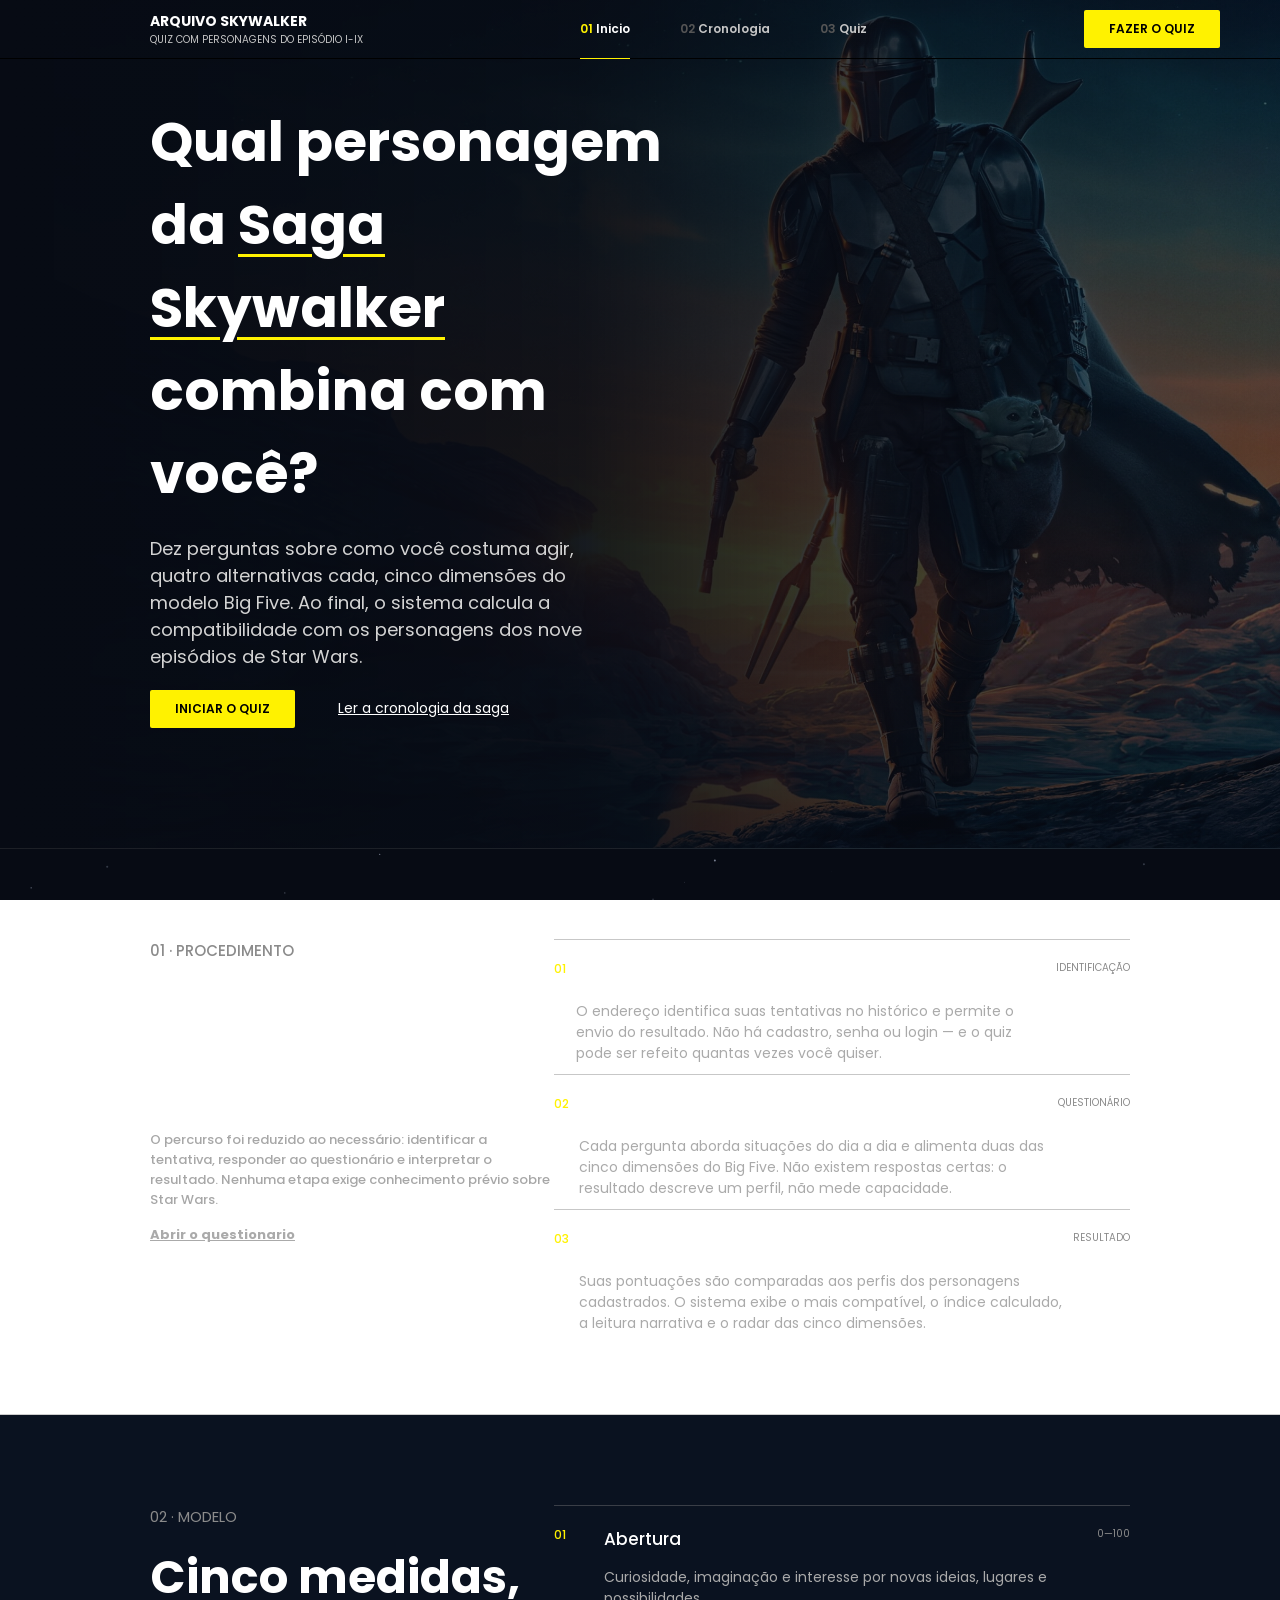
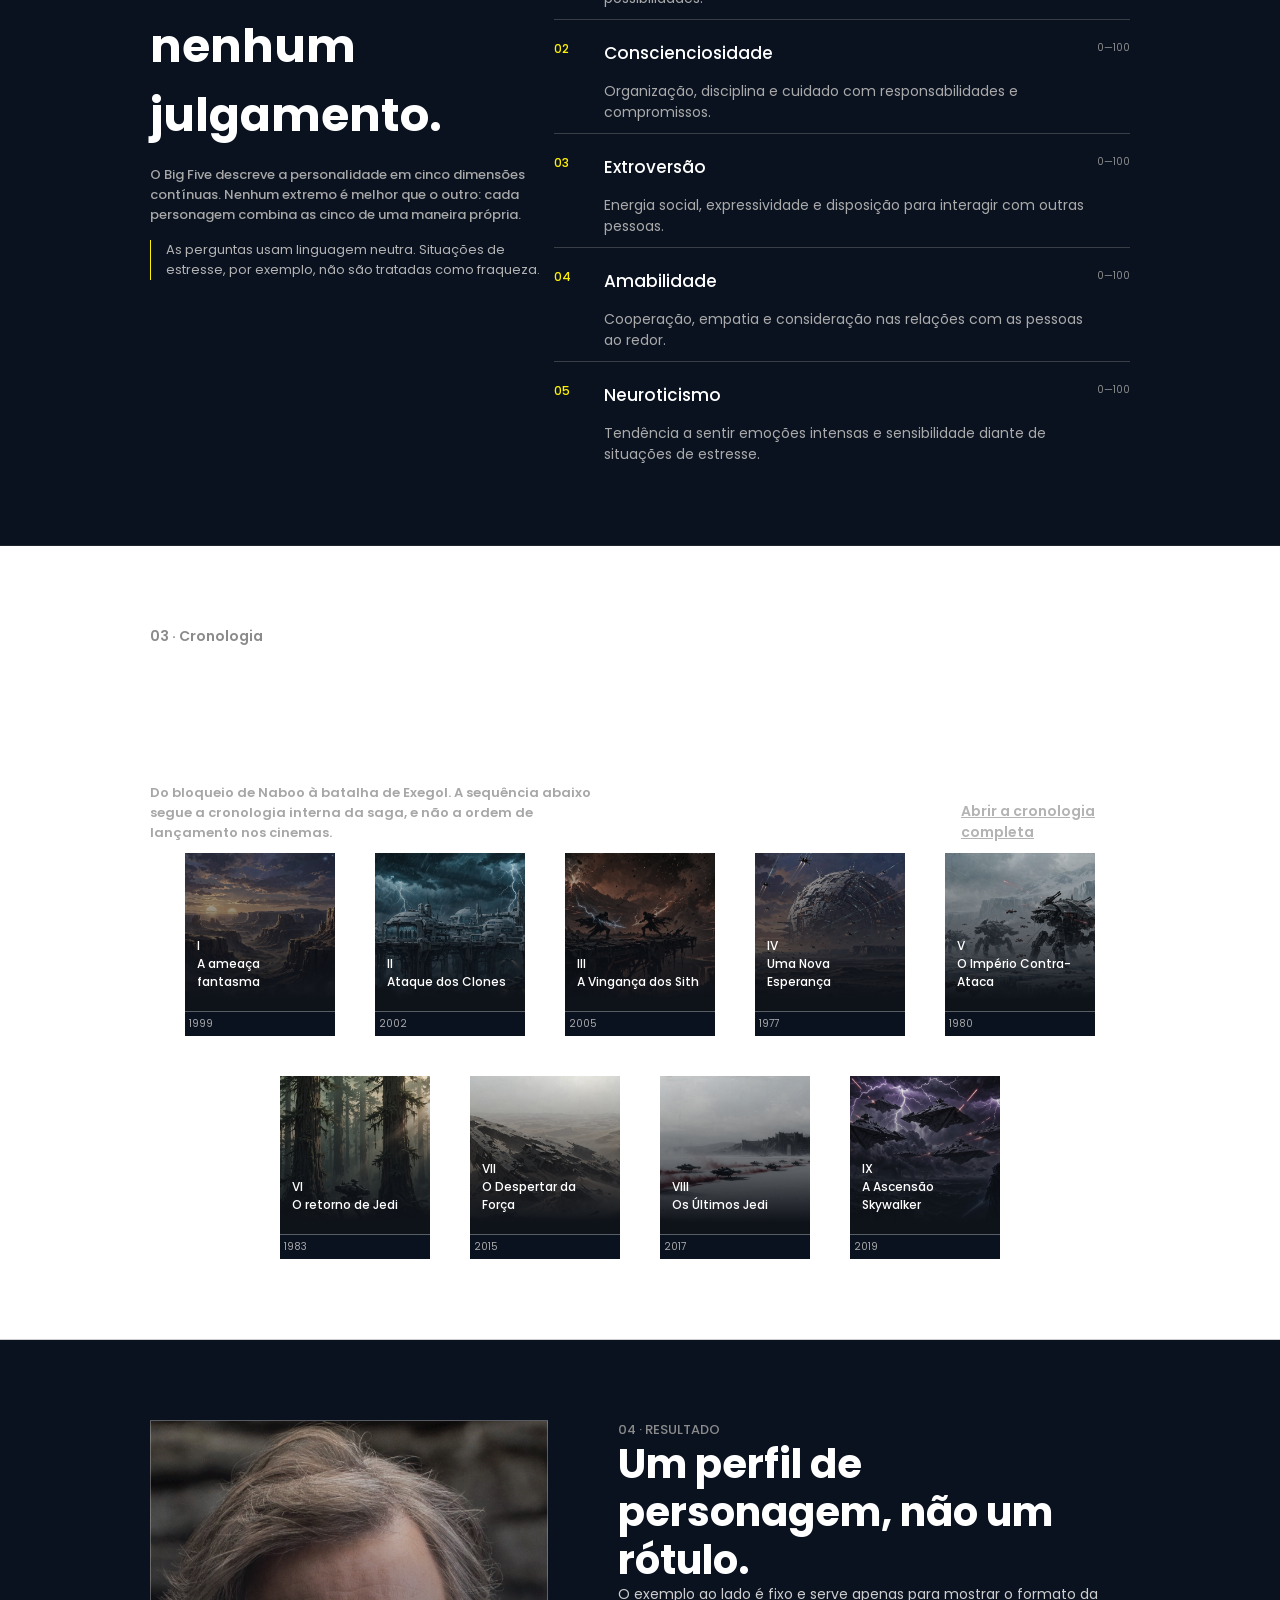
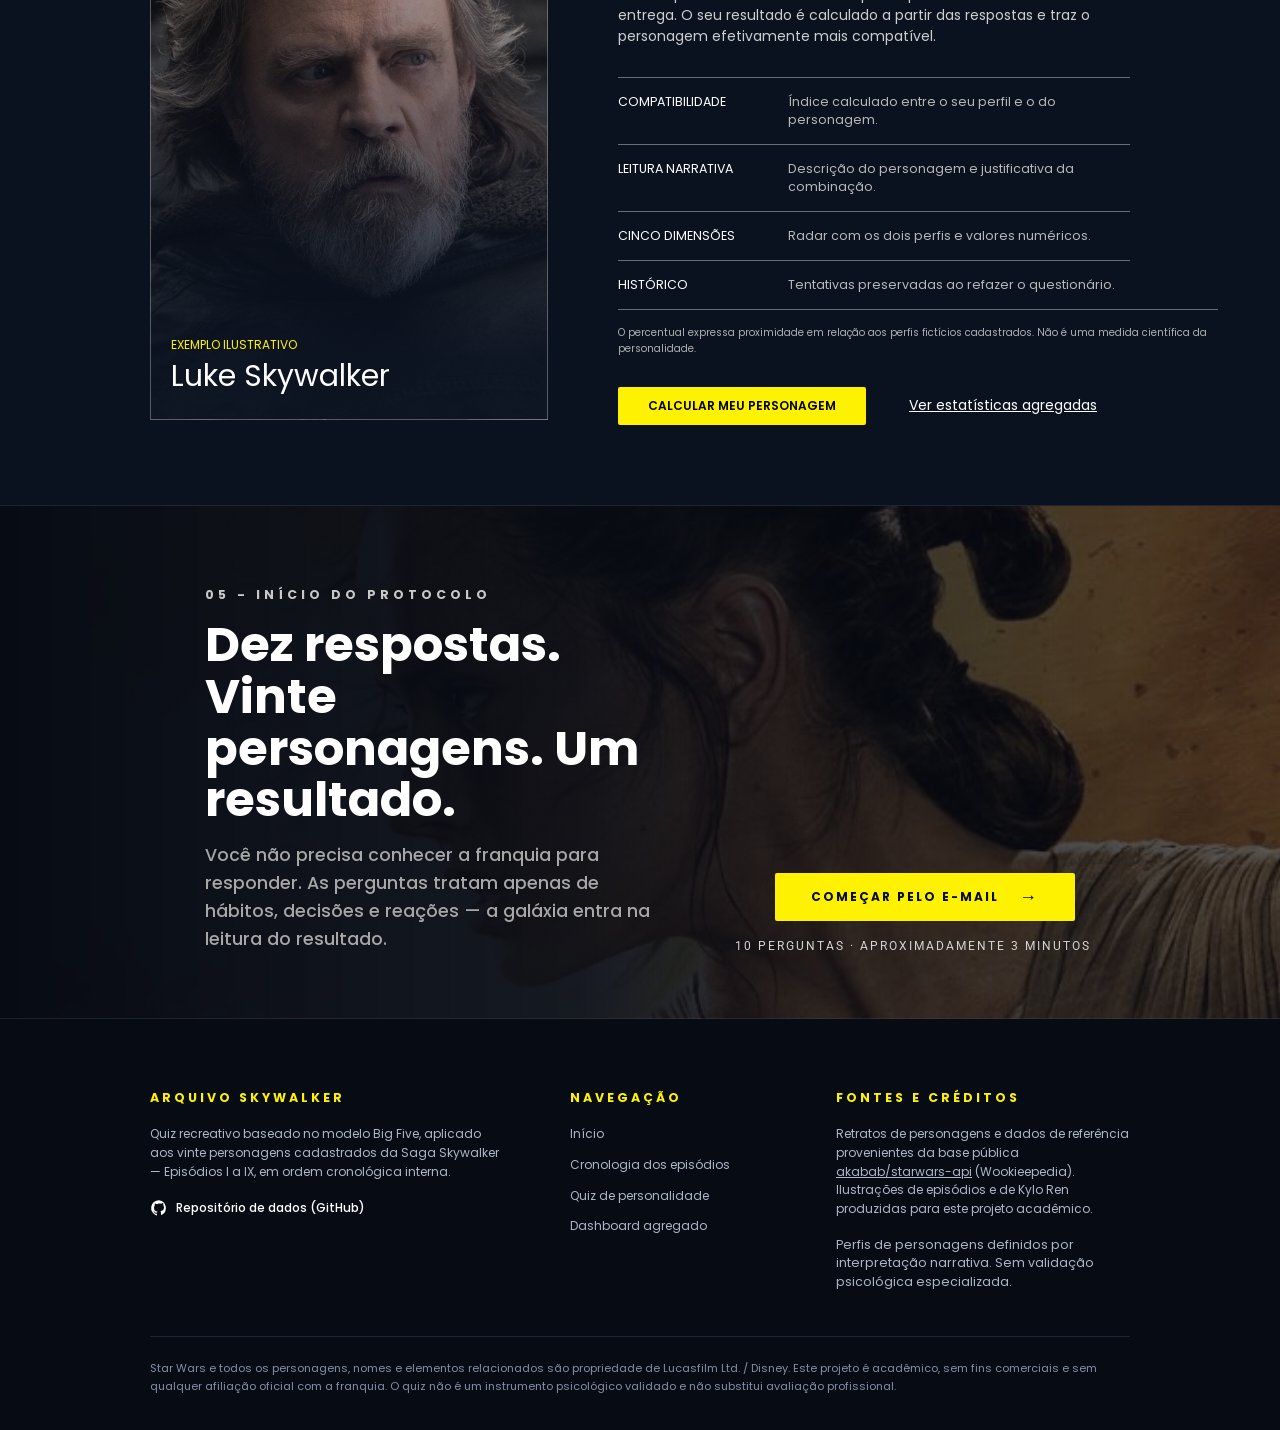
==== commit f8897eb0: "refac: remover links do dashboard das páginas quiz e cadastroEmail, e eliminar a propriedade zoom do" ====
--- a/public/index.html
+++ b/public/index.html
@@ -21,12 +21,11 @@
             <ol>
                 <li class="ativo"><a href="#inicio">Inicio</a></li>
                 <li><a href="./pages/linhaTempo.html">Cronologia</a></li>
-                <li><a href="./pages/quiz.html">Quiz</a></li>
-                <li><a href="./pages/dash.html">Dashboard</a></li>
+                <li><a href="./pages/cadastroEmail.html">Quiz</a></li>
             </ol>
         </nav>
         <div class="div_buttonsHeader">
-            <a href="./pages/quiz.html" class="botaoQuiz">Fazer o Quiz</a>
+            <a href="./pages/cadastroEmail.html" class="botaoQuiz">Fazer o Quiz</a>
         </div>
         <button class="menuHamburguer" type="button" aria-label="Abrir menu" aria-expanded="false" aria-controls="menuNavegacao">
             <span></span>
@@ -336,62 +335,6 @@
             Star Wars e todos os personagens, nomes e elementos relacionados são propriedade de Lucasfilm Ltd. / Disney. Este projeto é acadêmico, sem fins comerciais e sem qualquer afiliação oficial com a franquia. O quiz não é um instrumento psicológico validado e não substitui avaliação profissional.
         </div>
     </footer>
-
-    <script>
-        let itensMenu = document.querySelectorAll(".navHeader ol li");
-
-        itensMenu.forEach((item) => {
-            item.querySelector("a").addEventListener("click", () => {
-                itensMenu.forEach((outroItem) => {
-                    outroItem.classList.remove("ativo");
-                });
-                item.classList.add("ativo");
-            });
-        });
-
-        let menuHamburguer = document.querySelector(".menuHamburguer");
-        let menuNavegacao = document.querySelector(".navHeader");
-
-        let fecharMenu = () => {
-            menuHamburguer.classList.remove("aberto");
-            menuNavegacao.classList.remove("aberto");
-            menuHamburguer.setAttribute("aria-expanded", "false");
-            menuHamburguer.setAttribute("aria-label", "Abrir menu");
-        };
-
-        menuHamburguer.addEventListener("click", () => {
-            let estaAberto = menuHamburguer.classList.toggle("aberto");
-            menuNavegacao.classList.toggle("aberto", estaAberto);
-            menuHamburguer.setAttribute("aria-expanded", String(estaAberto));
-            menuHamburguer.setAttribute("aria-label", estaAberto ? "Fechar menu" : "Abrir menu");
-        });
-
-        document.querySelectorAll(".navHeader a").forEach((link) => {
-            link.addEventListener("click", fecharMenu);
-        });
-
-        document.addEventListener("keydown", (evento) => {
-            if (evento.key === "Escape") {
-                fecharMenu();
-            }
-        });
-
-        window.addEventListener("resize", () => {
-            if (window.innerWidth > 900) {
-                fecharMenu();
-            }
-        });
-
-        let header = document.querySelector("header");
-        let hero = document.querySelector(".hero");
-
-        let atualizarHeader = () => {
-            let limiteDeRolagem = 80;
-            header.classList.toggle("header-solid", window.scrollY > limiteDeRolagem);
-        };
-
-        atualizarHeader();
-        window.addEventListener("scroll", atualizarHeader);
-    </script>
+    <script src="./js/index.js"></script>
 </body>
 </html>
